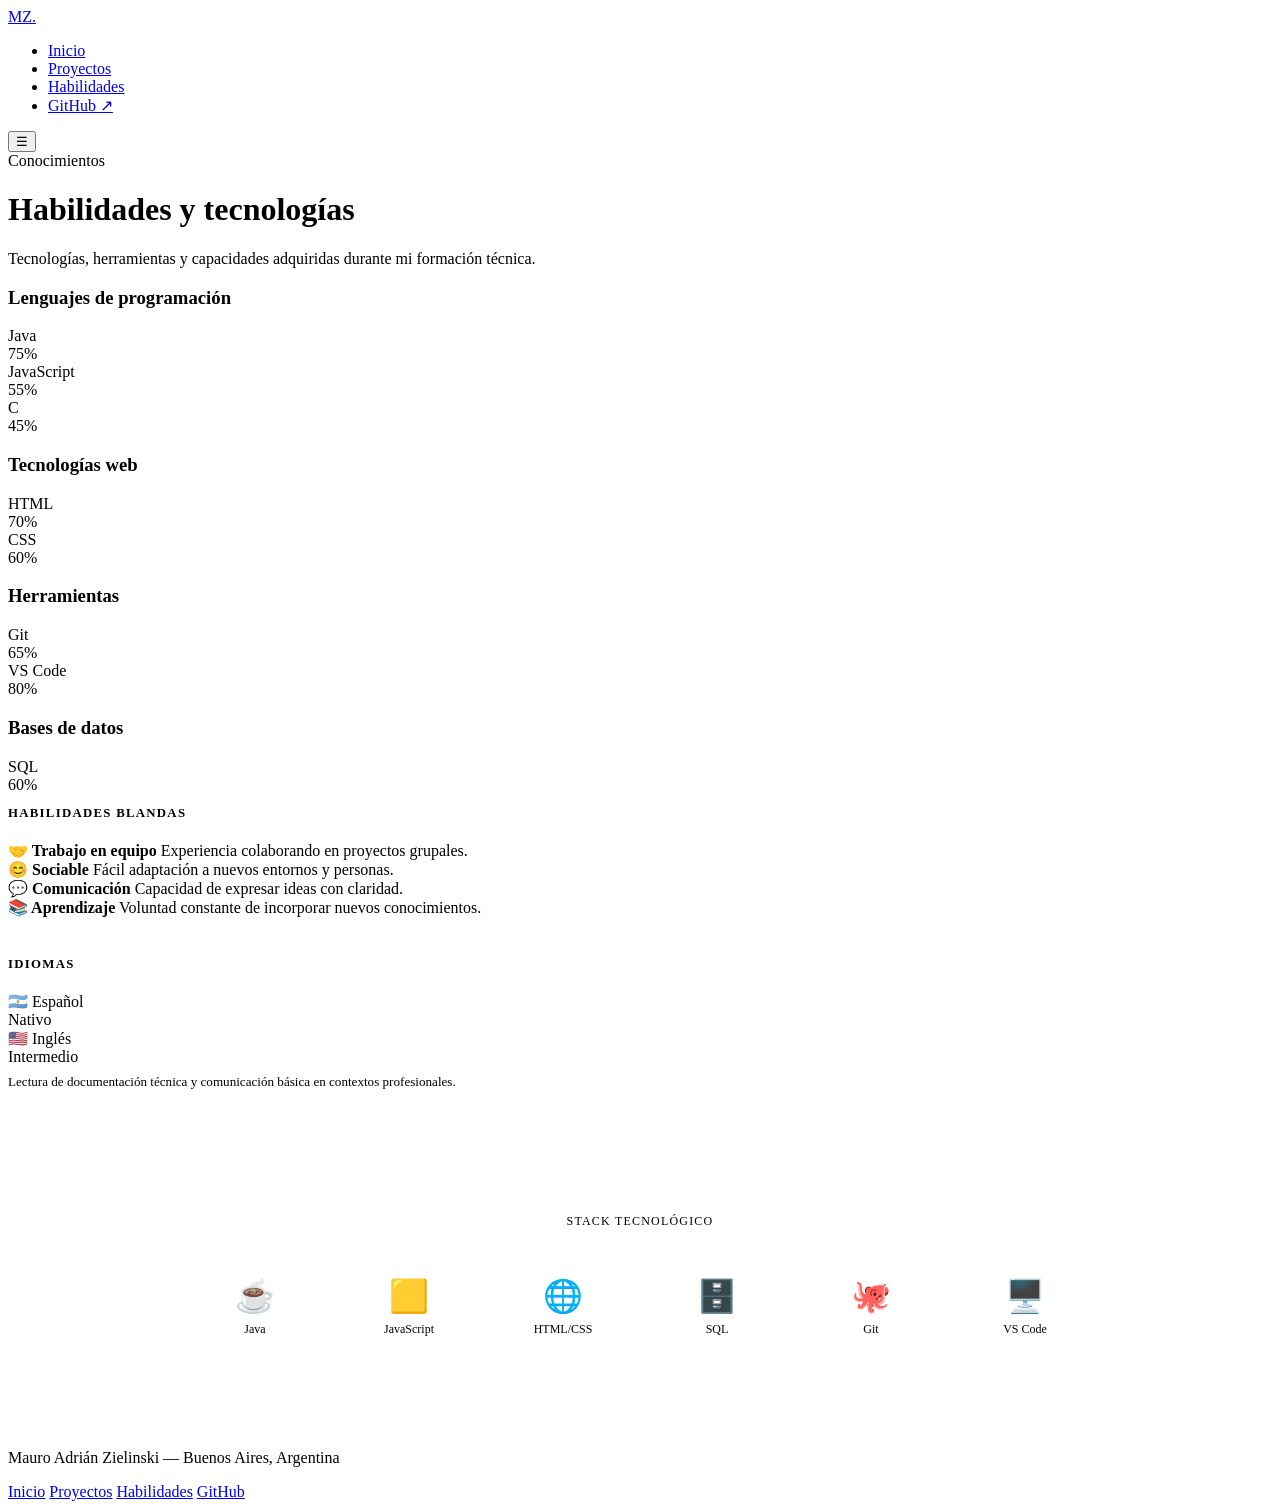
==== habilidades.html @ 266156af "Agrego portfolio" ====
<!DOCTYPE html>
<html lang="es">
<head>
  <meta charset="UTF-8" />
  <meta name="viewport" content="width=device-width, initial-scale=1.0"/>
  <title>Habilidades — Mauro Zielinski</title>
  <link rel="preconnect" href="https://fonts.googleapis.com"/>
  <link rel="preconnect" href="https://fonts.gstatic.com" crossorigin/>
  <link href="https://fonts.googleapis.com/css2?family=Space+Grotesk:wght@300;400;500;600;700&family=JetBrains+Mono:wght@400;500&display=swap" rel="stylesheet"/>
  <link rel="stylesheet" href="../css/style.css"/>
</head>
<body>

  <nav class="navbar">
    <div class="nav-inner">
      <a href="../index.html" class="nav-logo">MZ<span class="dot">.</span></a>
      <ul class="nav-links">
        <li><a href="../index.html">Inicio</a></li>
        <li><a href="proyectos.html">Proyectos</a></li>
        <li><a href="habilidades.html" class="active">Habilidades</a></li>
        <li><a href="https://github.com/biruuu123" target="_blank" class="btn-outline">GitHub ↗</a></li>
      </ul>
      <button class="nav-toggle" aria-label="Menú">&#9776;</button>
    </div>
  </nav>

  <main>
    <div class="page-hero">
      <span class="eyebrow">Conocimientos</span>
      <h1>Habilidades y <span style="color: var(--purple-light)">tecnologías</span></h1>
      <p>Tecnologías, herramientas y capacidades adquiridas durante mi formación técnica.</p>
    </div>

    <div class="container" style="padding-bottom: 5rem;">
      <div class="skills-layout">

        <!-- COLUMNA PRINCIPAL: HARD SKILLS -->
        <div>
          <div class="skill-category">
            <h3>Lenguajes de programación</h3>
            <div class="skill-list" id="lang-skills">
              <div class="skill-item">
                <span class="skill-name">Java</span>
                <div class="skill-bar-bg">
                  <div class="skill-bar-fill" data-width="75" style="width:0%"></div>
                </div>
                <span class="skill-level">75%</span>
              </div>
              <div class="skill-item">
                <span class="skill-name">JavaScript</span>
                <div class="skill-bar-bg">
                  <div class="skill-bar-fill" data-width="55" style="width:0%"></div>
                </div>
                <span class="skill-level">55%</span>
              </div>
              <div class="skill-item">
                <span class="skill-name">C</span>
                <div class="skill-bar-bg">
                  <div class="skill-bar-fill" data-width="45" style="width:0%"></div>
                </div>
                <span class="skill-level">45%</span>
              </div>
            </div>
          </div>

          <div class="skill-category">
            <h3>Tecnologías web</h3>
            <div class="skill-list">
              <div class="skill-item">
                <span class="skill-name">HTML</span>
                <div class="skill-bar-bg">
                  <div class="skill-bar-fill" data-width="70" style="width:0%"></div>
                </div>
                <span class="skill-level">70%</span>
              </div>
              <div class="skill-item">
                <span class="skill-name">CSS</span>
                <div class="skill-bar-bg">
                  <div class="skill-bar-fill" data-width="60" style="width:0%"></div>
                </div>
                <span class="skill-level">60%</span>
              </div>
            </div>
          </div>

          <div class="skill-category">
            <h3>Herramientas</h3>
            <div class="skill-list">
              <div class="skill-item">
                <span class="skill-name">Git</span>
                <div class="skill-bar-bg">
                  <div class="skill-bar-fill" data-width="65" style="width:0%"></div>
                </div>
                <span class="skill-level">65%</span>
              </div>
              <div class="skill-item">
                <span class="skill-name">VS Code</span>
                <div class="skill-bar-bg">
                  <div class="skill-bar-fill" data-width="80" style="width:0%"></div>
                </div>
                <span class="skill-level">80%</span>
              </div>
            </div>
          </div>

          <div class="skill-category">
            <h3>Bases de datos</h3>
            <div class="skill-list">
              <div class="skill-item">
                <span class="skill-name">SQL</span>
                <div class="skill-bar-bg">
                  <div class="skill-bar-fill" data-width="60" style="width:0%"></div>
                </div>
                <span class="skill-level">60%</span>
              </div>
            </div>
          </div>
        </div>

        <!-- COLUMNA LATERAL: SOFT SKILLS + IDIOMAS -->
        <div>
          <div style="margin-bottom: 2.5rem;">
            <div class="section-header" style="margin-bottom: 1.25rem;">
              <h3 style="font-size: 0.8rem; font-family: var(--mono); color: var(--purple); text-transform: uppercase; letter-spacing: 0.1em;">Habilidades blandas</h3>
            </div>
            <div class="soft-grid">
              <div class="soft-card">
                <strong>🤝 Trabajo en equipo</strong>
                Experiencia colaborando en proyectos grupales.
              </div>
              <div class="soft-card">
                <strong>😊 Sociable</strong>
                Fácil adaptación a nuevos entornos y personas.
              </div>
              <div class="soft-card">
                <strong>💬 Comunicación</strong>
                Capacidad de expresar ideas con claridad.
              </div>
              <div class="soft-card">
                <strong>📚 Aprendizaje</strong>
                Voluntad constante de incorporar nuevos conocimientos.
              </div>
            </div>
          </div>

          <div>
            <div class="section-header" style="margin-bottom: 1.25rem;">
              <h3 style="font-size: 0.8rem; font-family: var(--mono); color: var(--purple); text-transform: uppercase; letter-spacing: 0.1em;">Idiomas</h3>
            </div>
            <div class="lang-cards">
              <div class="lang-card">
                <div class="lang-name">🇦🇷 Español</div>
                <span class="lang-level">Nativo</span>
              </div>
              <div class="lang-card">
                <div class="lang-name">🇺🇸 Inglés</div>
                <span class="lang-level">Intermedio</span>
                <p style="font-size: 0.82rem; color: var(--text-muted); margin-top: 0.5rem;">Lectura de documentación técnica y comunicación básica en contextos profesionales.</p>
              </div>
            </div>
          </div>
        </div>

      </div>

      <!-- TECH ICONS ROW -->
      <div style="margin-top: 4rem; padding-top: 3rem; border-top: 1px solid var(--border);">
        <p style="text-align: center; font-family: var(--mono); font-size: 0.75rem; color: var(--text-dim); text-transform: uppercase; letter-spacing: 0.1em; margin-bottom: 2rem;">Stack tecnológico</p>
        <div style="display: flex; flex-wrap: wrap; gap: 1rem; justify-content: center;">
          <div style="background: var(--bg-card); border: 1px solid var(--border); border-radius: var(--radius); padding: 1rem 1.5rem; text-align: center; min-width: 90px;">
            <div style="font-size: 2rem; margin-bottom: 0.4rem;">☕</div>
            <div style="font-family: var(--mono); font-size: 0.75rem; color: var(--text-muted);">Java</div>
          </div>
          <div style="background: var(--bg-card); border: 1px solid var(--border); border-radius: var(--radius); padding: 1rem 1.5rem; text-align: center; min-width: 90px;">
            <div style="font-size: 2rem; margin-bottom: 0.4rem;">🟨</div>
            <div style="font-family: var(--mono); font-size: 0.75rem; color: var(--text-muted);">JavaScript</div>
          </div>
          <div style="background: var(--bg-card); border: 1px solid var(--border); border-radius: var(--radius); padding: 1rem 1.5rem; text-align: center; min-width: 90px;">
            <div style="font-size: 2rem; margin-bottom: 0.4rem;">🌐</div>
            <div style="font-family: var(--mono); font-size: 0.75rem; color: var(--text-muted);">HTML/CSS</div>
          </div>
          <div style="background: var(--bg-card); border: 1px solid var(--border); border-radius: var(--radius); padding: 1rem 1.5rem; text-align: center; min-width: 90px;">
            <div style="font-size: 2rem; margin-bottom: 0.4rem;">🗄️</div>
            <div style="font-family: var(--mono); font-size: 0.75rem; color: var(--text-muted);">SQL</div>
          </div>
          <div style="background: var(--bg-card); border: 1px solid var(--border); border-radius: var(--radius); padding: 1rem 1.5rem; text-align: center; min-width: 90px;">
            <div style="font-size: 2rem; margin-bottom: 0.4rem;">🐙</div>
            <div style="font-family: var(--mono); font-size: 0.75rem; color: var(--text-muted);">Git</div>
          </div>
          <div style="background: var(--bg-card); border: 1px solid var(--border); border-radius: var(--radius); padding: 1rem 1.5rem; text-align: center; min-width: 90px;">
            <div style="font-size: 2rem; margin-bottom: 0.4rem;">🖥️</div>
            <div style="font-family: var(--mono); font-size: 0.75rem; color: var(--text-muted);">VS Code</div>
          </div>
        </div>
      </div>
    </div>
  </main>

  <footer class="footer">
    <div class="container">
      <p>Mauro Adrián Zielinski &mdash; Buenos Aires, Argentina</p>
      <div class="footer-links">
        <a href="../index.html">Inicio</a>
        <a href="proyectos.html">Proyectos</a>
        <a href="habilidades.html">Habilidades</a>
        <a href="https://github.com/biruuu123" target="_blank">GitHub</a>
      </div>
    </div>
  </footer>

  <script src="../js/main.js"></script>
</body>
</html>
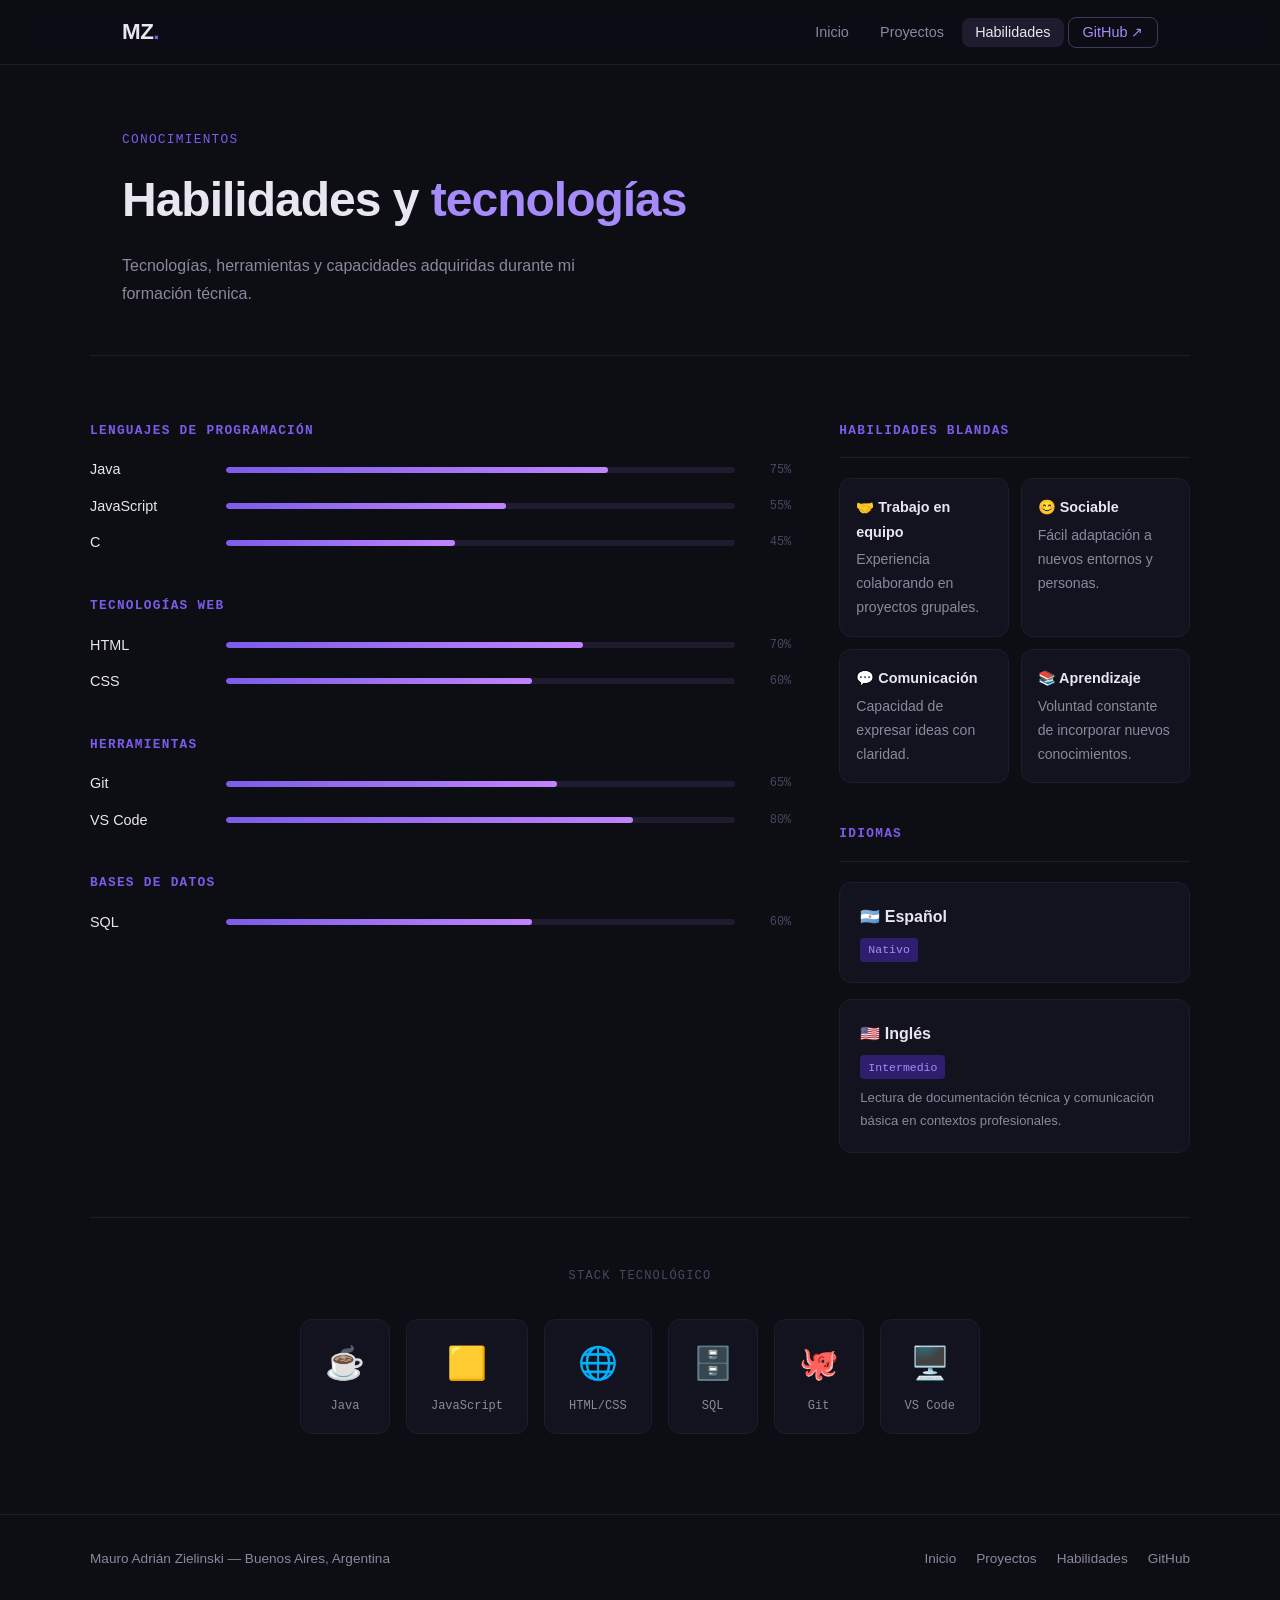
==== commit 5f5f3e1a: "Update file paths in habilidades.html" ====
--- a/habilidades.html
+++ b/habilidades.html
@@ -7,15 +7,15 @@
   <link rel="preconnect" href="https://fonts.googleapis.com"/>
   <link rel="preconnect" href="https://fonts.gstatic.com" crossorigin/>
   <link href="https://fonts.googleapis.com/css2?family=Space+Grotesk:wght@300;400;500;600;700&family=JetBrains+Mono:wght@400;500&display=swap" rel="stylesheet"/>
-  <link rel="stylesheet" href="../css/style.css"/>
+  <link rel="stylesheet" href="style.css"/>
 </head>
 <body>
 
   <nav class="navbar">
     <div class="nav-inner">
-      <a href="../index.html" class="nav-logo">MZ<span class="dot">.</span></a>
+      <a href="index.html" class="nav-logo">MZ<span class="dot">.</span></a>
       <ul class="nav-links">
-        <li><a href="../index.html">Inicio</a></li>
+        <li><a href="index.html">Inicio</a></li>
         <li><a href="proyectos.html">Proyectos</a></li>
         <li><a href="habilidades.html" class="active">Habilidades</a></li>
         <li><a href="https://github.com/biruuu123" target="_blank" class="btn-outline">GitHub ↗</a></li>
@@ -208,6 +208,6 @@
     </div>
   </footer>
 
-  <script src="../js/main.js"></script>
+  <script src="main.js"></script>
 </body>
 </html>
--- a/style.css
+++ b/style.css
@@ -0,0 +1,473 @@
+*, *::before, *::after { box-sizing: border-box; margin: 0; padding: 0; }
+
+:root {
+  --bg: #0d0d14;
+  --bg-card: #13131f;
+  --bg-section: #0a0a12;
+  --purple: #7c5ce9;
+  --purple-light: #a78bfa;
+  --purple-dim: #2d1f6e;
+  --text: #e8e6f0;
+  --text-muted: #8b889e;
+  --text-dim: #4a4760;
+  --border: #1e1c2e;
+  --border-hover: #3d3960;
+  --accent: #c084fc;
+  --green: #4ade80;
+  --font: 'Space Grotesk', sans-serif;
+  --mono: 'JetBrains Mono', monospace;
+  --radius: 12px;
+  --radius-lg: 20px;
+}
+
+html { scroll-behavior: smooth; }
+body {
+  font-family: var(--font);
+  background: var(--bg);
+  color: var(--text);
+  line-height: 1.7;
+  font-size: 16px;
+  -webkit-font-smoothing: antialiased;
+}
+
+/* ── NAVBAR ── */
+.navbar {
+  position: sticky;
+  top: 0;
+  z-index: 100;
+  background: rgba(13, 13, 20, 0.85);
+  backdrop-filter: blur(12px);
+  border-bottom: 1px solid var(--border);
+}
+.nav-inner {
+  max-width: 1100px;
+  margin: auto;
+  padding: 0 2rem;
+  height: 64px;
+  display: flex;
+  align-items: center;
+  gap: 2rem;
+}
+.nav-logo {
+  font-size: 1.4rem;
+  font-weight: 700;
+  color: var(--text);
+  text-decoration: none;
+  letter-spacing: -0.5px;
+}
+.nav-logo .dot { color: var(--purple); }
+.nav-links {
+  display: flex;
+  align-items: center;
+  gap: 0.25rem;
+  list-style: none;
+  margin-left: auto;
+}
+.nav-links a {
+  color: var(--text-muted);
+  text-decoration: none;
+  font-size: 0.9rem;
+  padding: 0.4rem 0.85rem;
+  border-radius: 8px;
+  transition: all 0.2s;
+}
+.nav-links a:hover, .nav-links a.active {
+  color: var(--text);
+  background: var(--border);
+}
+.btn-outline {
+  border: 1px solid var(--border-hover) !important;
+  color: var(--purple-light) !important;
+}
+.btn-outline:hover {
+  background: var(--purple-dim) !important;
+  border-color: var(--purple) !important;
+}
+.nav-toggle {
+  display: none;
+  background: none;
+  border: none;
+  color: var(--text);
+  font-size: 1.4rem;
+  cursor: pointer;
+  margin-left: auto;
+}
+
+/* ── HERO ── */
+.hero {
+  padding: 5rem 2rem 4rem;
+  max-width: 1100px;
+  margin: auto;
+}
+.hero-grid {
+  display: grid;
+  grid-template-columns: 1fr 320px;
+  gap: 4rem;
+  align-items: center;
+}
+.eyebrow {
+  font-family: var(--mono);
+  font-size: 0.8rem;
+  color: var(--purple);
+  letter-spacing: 0.1em;
+  text-transform: uppercase;
+  display: block;
+  margin-bottom: 1rem;
+}
+.hero-text h1 {
+  font-size: clamp(2.5rem, 6vw, 4.2rem);
+  font-weight: 700;
+  line-height: 1.08;
+  letter-spacing: -1.5px;
+  margin-bottom: 1.5rem;
+}
+.hero-text h1 .accent { color: var(--purple-light); }
+.hero-bio {
+  color: var(--text-muted);
+  max-width: 520px;
+  margin-bottom: 2rem;
+  font-size: 1rem;
+}
+.hero-cta {
+  display: flex;
+  gap: 1rem;
+  flex-wrap: wrap;
+  margin-bottom: 2rem;
+}
+.btn-primary {
+  background: var(--purple);
+  color: white;
+  padding: 0.7rem 1.5rem;
+  border-radius: 8px;
+  text-decoration: none;
+  font-weight: 600;
+  font-size: 0.9rem;
+  transition: all 0.2s;
+  display: inline-block;
+}
+.btn-primary:hover { background: #6d50d0; transform: translateY(-1px); }
+.btn-secondary {
+  background: transparent;
+  color: var(--text);
+  padding: 0.7rem 1.5rem;
+  border-radius: 8px;
+  text-decoration: none;
+  font-weight: 500;
+  font-size: 0.9rem;
+  border: 1px solid var(--border-hover);
+  transition: all 0.2s;
+  display: inline-block;
+}
+.btn-secondary:hover { border-color: var(--purple); color: var(--purple-light); }
+.hero-badges { display: flex; gap: 0.5rem; flex-wrap: wrap; }
+.badge {
+  font-family: var(--mono);
+  font-size: 0.75rem;
+  background: var(--bg-card);
+  border: 1px solid var(--border);
+  color: var(--text-muted);
+  padding: 0.25rem 0.65rem;
+  border-radius: 6px;
+}
+
+.hero-photo-wrap {
+  display: flex;
+  flex-direction: column;
+  align-items: center;
+  gap: 1.25rem;
+}
+.photo-ring {
+  width: 240px;
+  height: 240px;
+  border-radius: 50%;
+  background: linear-gradient(135deg, var(--purple), var(--accent));
+  padding: 4px;
+  display: flex;
+  align-items: center;
+  justify-content: center;
+}
+.photo-placeholder {
+  width: 100%;
+  height: 100%;
+  border-radius: 50%;
+  background: var(--bg-card);
+  border: 3px solid var(--bg);
+  display: flex;
+  align-items: center;
+  justify-content: center;
+  font-size: 2.8rem;
+  font-weight: 700;
+  color: var(--purple-light);
+  letter-spacing: -2px;
+}
+.photo-ring img {
+  width: 100%;
+  height: 100%;
+  border-radius: 50%;
+  object-fit: cover;
+  border: 3px solid var(--bg);
+}
+.location-tag {
+  display: flex;
+  align-items: center;
+  gap: 0.5rem;
+  font-size: 0.85rem;
+  color: var(--text-muted);
+  background: var(--bg-card);
+  border: 1px solid var(--border);
+  padding: 0.4rem 1rem;
+  border-radius: 20px;
+}
+.dot-pulse {
+  width: 8px; height: 8px;
+  border-radius: 50%;
+  background: var(--green);
+  display: inline-block;
+  animation: pulse 2s infinite;
+}
+@keyframes pulse {
+  0%, 100% { opacity: 1; }
+  50% { opacity: 0.3; }
+}
+
+/* ── SECTIONS ── */
+.section { padding: 5rem 2rem; }
+.section-dark { background: var(--bg-section); }
+.container { max-width: 1100px; margin: auto; }
+.section-header {
+  display: flex;
+  align-items: baseline;
+  gap: 1rem;
+  margin-bottom: 3rem;
+  padding-bottom: 1rem;
+  border-bottom: 1px solid var(--border);
+}
+.section-tag {
+  font-family: var(--mono);
+  font-size: 0.8rem;
+  color: var(--purple);
+}
+.section-header h2 {
+  font-size: 1.75rem;
+  font-weight: 700;
+  letter-spacing: -0.5px;
+}
+
+/* ABOUT CARDS */
+.about-grid {
+  display: grid;
+  grid-template-columns: repeat(auto-fit, minmax(220px, 1fr));
+  gap: 1.25rem;
+}
+.about-card {
+  background: var(--bg-card);
+  border: 1px solid var(--border);
+  border-radius: var(--radius);
+  padding: 1.5rem;
+  transition: border-color 0.2s;
+}
+.about-card:hover { border-color: var(--border-hover); }
+.about-icon { font-size: 1.6rem; margin-bottom: 0.75rem; }
+.about-card h3 { font-size: 1rem; font-weight: 600; margin-bottom: 0.5rem; }
+.about-card p { font-size: 0.9rem; color: var(--text-muted); }
+
+/* TIMELINE */
+.timeline { display: flex; flex-direction: column; gap: 2rem; padding-left: 1.5rem; border-left: 2px solid var(--border); }
+.timeline-item { position: relative; padding-left: 1.5rem; }
+.timeline-dot {
+  position: absolute;
+  left: -1.75rem;
+  top: 0.4rem;
+  width: 12px; height: 12px;
+  border-radius: 50%;
+  background: var(--purple);
+  border: 2px solid var(--bg-section);
+}
+.timeline-date { font-family: var(--mono); font-size: 0.78rem; color: var(--purple); display: block; margin-bottom: 0.35rem; }
+.timeline-content h3 { font-size: 1.15rem; font-weight: 600; margin-bottom: 0.25rem; }
+.timeline-place { color: var(--text-muted); font-size: 0.9rem; margin-bottom: 0.5rem; }
+.timeline-content p { color: var(--text-muted); font-size: 0.9rem; margin-bottom: 0.75rem; }
+.tag-row { display: flex; flex-wrap: wrap; gap: 0.4rem; }
+.tag {
+  font-size: 0.75rem;
+  background: var(--purple-dim);
+  color: var(--purple-light);
+  padding: 0.2rem 0.6rem;
+  border-radius: 5px;
+  font-family: var(--mono);
+}
+
+/* CONTACT */
+.contact-grid { display: grid; grid-template-columns: repeat(auto-fit, minmax(240px, 1fr)); gap: 1rem; }
+.contact-card {
+  display: flex;
+  align-items: center;
+  gap: 1rem;
+  background: var(--bg-card);
+  border: 1px solid var(--border);
+  border-radius: var(--radius);
+  padding: 1.25rem 1.5rem;
+  text-decoration: none;
+  color: var(--text);
+  transition: all 0.2s;
+}
+.contact-card:hover { border-color: var(--purple); transform: translateY(-2px); }
+.contact-icon { font-size: 1.5rem; }
+.contact-label { display: block; font-size: 0.75rem; color: var(--text-muted); font-family: var(--mono); }
+.contact-value { display: block; font-size: 0.9rem; font-weight: 500; }
+
+/* ── FOOTER ── */
+.footer {
+  border-top: 1px solid var(--border);
+  padding: 2rem;
+}
+.footer .container {
+  display: flex;
+  align-items: center;
+  justify-content: space-between;
+  flex-wrap: wrap;
+  gap: 1rem;
+}
+.footer p { font-size: 0.85rem; color: var(--text-muted); }
+.footer-links { display: flex; gap: 1.25rem; }
+.footer-links a { font-size: 0.85rem; color: var(--text-muted); text-decoration: none; transition: color 0.2s; }
+.footer-links a:hover { color: var(--purple-light); }
+
+/* ── PROJECTS PAGE ── */
+.projects-grid { display: grid; grid-template-columns: repeat(auto-fit, minmax(320px, 1fr)); gap: 1.5rem; }
+.project-card {
+  background: var(--bg-card);
+  border: 1px solid var(--border);
+  border-radius: var(--radius-lg);
+  overflow: hidden;
+  transition: all 0.2s;
+}
+.project-card:hover { border-color: var(--purple); transform: translateY(-3px); }
+.project-thumb {
+  height: 200px;
+  display: flex;
+  align-items: center;
+  justify-content: center;
+  font-size: 4rem;
+  background: var(--bg-section);
+  border-bottom: 1px solid var(--border);
+  position: relative;
+}
+.project-year {
+  position: absolute;
+  top: 1rem; right: 1rem;
+  font-family: var(--mono);
+  font-size: 0.75rem;
+  color: var(--text-dim);
+  background: var(--bg-card);
+  border: 1px solid var(--border);
+  padding: 0.2rem 0.5rem;
+  border-radius: 5px;
+}
+.project-body { padding: 1.5rem; }
+.project-type {
+  font-family: var(--mono);
+  font-size: 0.7rem;
+  color: var(--purple);
+  text-transform: uppercase;
+  letter-spacing: 0.08em;
+  margin-bottom: 0.4rem;
+}
+.project-body h3 { font-size: 1.1rem; font-weight: 600; margin-bottom: 0.5rem; }
+.project-body p { font-size: 0.88rem; color: var(--text-muted); margin-bottom: 1rem; }
+.project-techs { display: flex; gap: 0.4rem; flex-wrap: wrap; margin-bottom: 1.25rem; }
+.tech-pill {
+  font-family: var(--mono);
+  font-size: 0.72rem;
+  padding: 0.2rem 0.55rem;
+  border-radius: 4px;
+  background: var(--bg-section);
+  border: 1px solid var(--border);
+  color: var(--text-muted);
+}
+.project-link {
+  display: inline-flex;
+  align-items: center;
+  gap: 0.4rem;
+  color: var(--purple-light);
+  text-decoration: none;
+  font-size: 0.85rem;
+  font-weight: 500;
+  transition: gap 0.2s;
+}
+.project-link:hover { gap: 0.7rem; }
+
+/* ── SKILLS PAGE ── */
+.skills-layout { display: grid; grid-template-columns: 2fr 1fr; gap: 3rem; align-items: start; }
+.skill-category { margin-bottom: 2.5rem; }
+.skill-category h3 { font-size: 0.8rem; font-family: var(--mono); color: var(--purple); text-transform: uppercase; letter-spacing: 0.1em; margin-bottom: 1rem; }
+.skill-list { display: flex; flex-direction: column; gap: 0.75rem; }
+.skill-item { display: flex; align-items: center; gap: 1rem; }
+.skill-name { font-size: 0.9rem; min-width: 120px; }
+.skill-bar-bg { flex: 1; height: 6px; background: var(--border); border-radius: 3px; overflow: hidden; }
+.skill-bar-fill { height: 100%; border-radius: 3px; background: linear-gradient(90deg, var(--purple), var(--accent)); transition: width 1s ease; }
+.skill-level { font-family: var(--mono); font-size: 0.75rem; color: var(--text-dim); min-width: 40px; text-align: right; }
+
+.soft-grid { display: grid; grid-template-columns: 1fr 1fr; gap: 0.75rem; }
+.soft-card {
+  background: var(--bg-card);
+  border: 1px solid var(--border);
+  border-radius: var(--radius);
+  padding: 1rem;
+  font-size: 0.88rem;
+  color: var(--text-muted);
+}
+.soft-card strong { display: block; color: var(--text); font-weight: 600; margin-bottom: 0.25rem; font-size: 0.9rem; }
+
+.lang-cards { display: flex; flex-direction: column; gap: 1rem; }
+.lang-card {
+  background: var(--bg-card);
+  border: 1px solid var(--border);
+  border-radius: var(--radius);
+  padding: 1.25rem;
+}
+.lang-card .lang-name { font-weight: 600; margin-bottom: 0.25rem; }
+.lang-card .lang-level {
+  display: inline-block;
+  font-family: var(--mono);
+  font-size: 0.72rem;
+  padding: 0.15rem 0.5rem;
+  border-radius: 4px;
+  background: var(--purple-dim);
+  color: var(--purple-light);
+}
+
+/* ── PAGE HERO ── */
+.page-hero {
+  padding: 4rem 2rem 3rem;
+  max-width: 1100px;
+  margin: auto;
+  border-bottom: 1px solid var(--border);
+  margin-bottom: 4rem;
+}
+.page-hero .eyebrow { margin-bottom: 0.5rem; }
+.page-hero h1 { font-size: clamp(2rem, 5vw, 3rem); font-weight: 700; letter-spacing: -1px; }
+.page-hero p { color: var(--text-muted); max-width: 520px; margin-top: 0.75rem; }
+
+/* ── RESPONSIVE ── */
+@media (max-width: 768px) {
+  .hero-grid { grid-template-columns: 1fr; }
+  .hero-photo-wrap { order: -1; }
+  .photo-ring { width: 160px; height: 160px; }
+  .photo-placeholder { font-size: 1.8rem; }
+  .skills-layout { grid-template-columns: 1fr; }
+  .nav-links { display: none; }
+  .nav-toggle { display: block; }
+  .nav-links.open {
+    display: flex;
+    flex-direction: column;
+    position: absolute;
+    top: 64px; left: 0; right: 0;
+    background: var(--bg);
+    border-bottom: 1px solid var(--border);
+    padding: 1rem 2rem;
+    gap: 0.25rem;
+    z-index: 99;
+  }
+  .footer .container { flex-direction: column; }
+}
